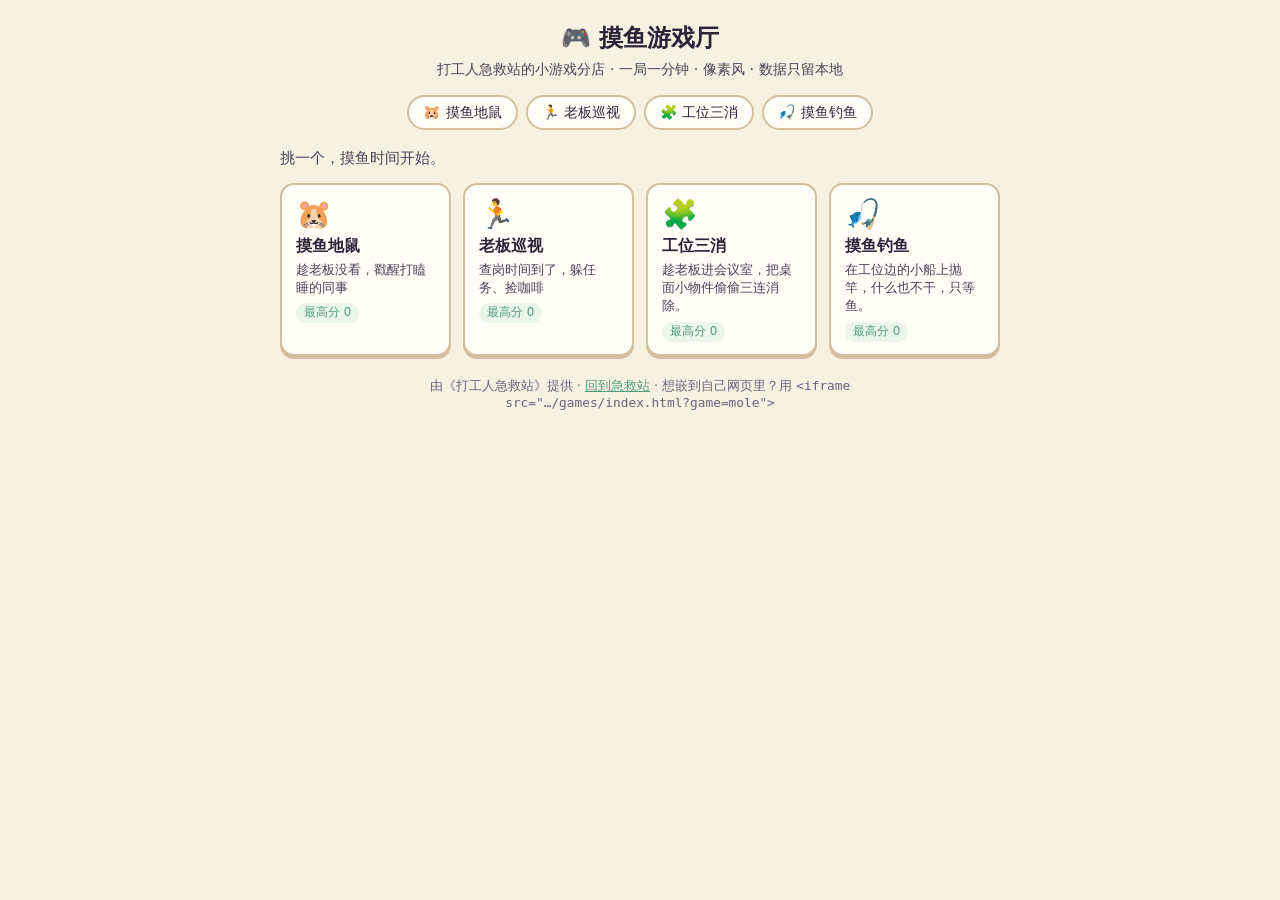
==== healing-station/games/index.html @ ab2fdb69 "feat: v1.4.1 摸鱼游戏厅（像素小游戏四款）+ 调研方案文档 + Pages 发布 games/" ====
<!DOCTYPE html>
<html lang="zh-CN">
<head>
<meta charset="utf-8">
<meta name="viewport" content="width=device-width, initial-scale=1, viewport-fit=cover">
<title>摸鱼游戏厅 · 打工人急救站</title>
<meta name="description" content="打工人急救站 · 摸鱼游戏厅：像素风网页小游戏，点击即玩，可嵌入任意网页。">
<link rel="stylesheet" href="games.css">
</head>
<body class="sg-body">

<header class="sg-head">
  <h1>🎮 摸鱼游戏厅</h1>
  <p>打工人急救站的小游戏分店 · 一局一分钟 · 像素风 · 数据只留本地</p>
  <nav class="sg-tabs" id="sgTabs" aria-label="小游戏选择"></nav>
</header>

<main class="sg-main" id="sgRoot"></main>

<footer class="sg-foot">
  由《打工人急救站》提供 ·
  <a href="../index.html">回到急救站</a> ·
  想嵌到自己网页里？用
  <code>&lt;iframe src="…/games/index.html?game=mole"&gt;</code>
</footer>

<script src="pixel.js"></script>
<script src="sprites.js"></script>
<script src="game-mole.js"></script>
<script src="game-dodge.js"></script>
<script src="game-match3.js"></script>
<script src="game-fish.js"></script>
<script src="hall.js"></script>
<script>
/* 独立嵌入页：?game=mole 直接开那一款，没有参数就显示大厅 */
(function () {
  'use strict';
  function pickGame() {
    var m = /[?&]game=([a-z0-9_-]+)/i.exec(window.location.search || '');
    return m ? m[1] : '';
  }
  function renderTabs(active) {
    var nav = document.getElementById('sgTabs');
    if (!nav) return;
    nav.innerHTML = '';
    var games = window.HS_GAMES.list();
    for (var i = 0; i < games.length; i++) {
      (function (def) {
        var b = document.createElement('button');
        b.type = 'button';
        b.className = 'sg-tab' + (def.id === active ? ' is-active' : '');
        b.textContent = (def.emoji || '🎮') + ' ' + (def.title || def.id);
        b.addEventListener('click', function () {
          window.location.search = '?game=' + def.id;
        });
        nav.appendChild(b);
      })(games[i]);
    }
  }
  var root = document.getElementById('sgRoot');
  var id = pickGame();
  var valid = id && window.HS_GAMES.get(id) ? id : '';
  renderTabs(valid);
  if (root && window.HS_HALL) {
    window.HS_HALL.mount(root, valid ? { game: valid } : {});
  }
})();
</script>
</body>
</html>
---- healing-station/games/games.css ----
/* ============================================================
 * 摸鱼游戏厅 · 样式（主应用与独立嵌入页共用）
 * ============================================================ */

/* hidden 属性优先：否则 .hall-play / .hall-over 的 display:flex 会把它顶出来 */
[hidden] { display: none !important; }

.hall {
  --cream: #f8f0e1;
  --ink: #2b2438;
  --ink-soft: #4a4258;
  --coral: #f0837a;
  --coral-dark: #c95f5f;
  --mint: #8fd3b2;
  --mint-dark: #4f9c7c;
  --butter: #f7d774;
  --lilac: #b9a6e3;
  --paper-2: #e9dcc4;
  --paper-3: #d3bf9e;
  --white: #fffdf7;
  font-size: 15px;
}

/* ---------- 大厅菜单 ---------- */
.hall-intro {
  margin: 0 0 14px;
  color: var(--ink-soft);
  font-size: 0.95rem;
}

.hall-grid {
  display: grid;
  grid-template-columns: repeat(auto-fill, minmax(150px, 1fr));
  gap: 12px;
}

.game-card {
  --accent: var(--coral);
  display: flex;
  flex-direction: column;
  align-items: flex-start;
  gap: 4px;
  padding: 14px 14px 12px;
  border: 2px solid var(--paper-3);
  border-radius: 14px;
  background: var(--white);
  box-shadow: 0 3px 0 var(--paper-3);
  color: var(--ink);
  text-align: left;
  cursor: pointer;
  font: inherit;
  transition: transform .12s ease, box-shadow .12s ease, border-color .12s ease;
}

.game-card:hover,
.game-card:focus-visible {
  transform: translateY(-2px);
  border-color: var(--accent);
  box-shadow: 0 5px 0 var(--accent);
}

.game-card:active {
  transform: translateY(1px);
  box-shadow: 0 1px 0 var(--accent);
}

.gc-emoji {
  font-size: 1.8rem;
  line-height: 1.1;
}

.gc-title {
  font-weight: 700;
  font-size: 1.02rem;
}

.gc-tag {
  color: var(--ink-soft);
  font-size: .82rem;
  line-height: 1.4;
}

.gc-best {
  margin-top: 2px;
  font-size: .74rem;
  color: var(--mint-dark);
  background: rgba(143, 211, 178, .18);
  border-radius: 999px;
  padding: 2px 8px;
}

/* ---------- 舞台 ---------- */
.hall-play {
  display: flex;
  flex-direction: column;
  gap: 12px;
}

.hall-top {
  display: flex;
  align-items: center;
  gap: 12px;
  flex-wrap: wrap;
}

.hall-name {
  font-weight: 700;
  font-size: 1.05rem;
  flex: 1;
  min-width: 120px;
}

.hall-score {
  display: flex;
  align-items: baseline;
  gap: 8px;
}

.hs-score {
  font-size: 1.35rem;
  font-weight: 800;
  color: var(--coral-dark);
  font-variant-numeric: tabular-nums;
}

.hs-best {
  color: var(--ink-soft);
  font-size: .78rem;
}

.hall-btn {
  border: 2px solid var(--paper-3);
  background: var(--white);
  color: var(--ink);
  border-radius: 999px;
  padding: 6px 14px;
  font: inherit;
  font-size: .88rem;
  cursor: pointer;
  box-shadow: 0 2px 0 var(--paper-3);
}

.hall-btn:hover,
.hall-btn:focus-visible {
  border-color: var(--coral);
  color: var(--coral-dark);
}

.hall-btn:active {
  transform: translateY(1px);
  box-shadow: none;
}

.hall-btn-main {
  background: var(--coral);
  border-color: var(--coral-dark);
  color: var(--white);
  box-shadow: 0 2px 0 var(--coral-dark);
}

.hall-btn-main:hover,
.hall-btn-main:focus-visible {
  color: var(--white);
}

.hall-canvas-wrap {
  display: flex;
  justify-content: center;
  padding: 14px;
  border-radius: 18px;
  background: linear-gradient(160deg, #fff8ec, #f3e6d2);
  border: 2px solid var(--paper-2);
}

.hall-canvas {
  display: block;
  image-rendering: pixelated;
  image-rendering: crisp-edges;
  touch-action: none;
  background: #2b2438;
  border-radius: 6px;
  border: 2px solid var(--ink);
  max-width: 100%;
  cursor: pointer;
}

.hall-howto {
  margin: 0;
  color: var(--ink-soft);
  font-size: .88rem;
  line-height: 1.6;
  background: rgba(185, 166, 227, .12);
  border-left: 3px solid var(--lilac);
  padding: 8px 12px;
  border-radius: 0 10px 10px 0;
}

.hall-actions {
  display: flex;
  gap: 10px;
  flex-wrap: wrap;
}

/* ---------- 结算 ---------- */
.hall-over {
  display: flex;
  flex-direction: column;
  align-items: flex-start;
  gap: 8px;
  padding: 14px 16px;
  border-radius: 16px;
  background: var(--white);
  border: 2px dashed var(--coral);
}

.hall-over-title {
  margin: 0;
  font-weight: 800;
  font-size: 1.05rem;
  color: var(--coral-dark);
}

.hall-over-text {
  margin: 0;
  color: var(--ink-soft);
  font-size: .9rem;
}

/* ---------- 独立嵌入页 ---------- */
.sg-body {
  margin: 0;
  padding: 22px 16px 40px;
  background: #f8f0e1;
  color: #2b2438;
  font-family: "PingFang SC", "Microsoft YaHei", system-ui, sans-serif;
}

.sg-head {
  max-width: 520px;
  margin: 0 auto 18px;
  text-align: center;
}

.sg-head h1 {
  margin: 0 0 6px;
  font-size: 1.5rem;
}

.sg-head p {
  margin: 0;
  color: #4a4258;
  font-size: .9rem;
}

.sg-tabs {
  display: flex;
  flex-wrap: wrap;
  gap: 8px;
  justify-content: center;
  margin: 16px 0 0;
}

.sg-tab {
  border: 2px solid #d3bf9e;
  background: #fffdf7;
  color: #2b2438;
  border-radius: 999px;
  padding: 6px 14px;
  font: inherit;
  font-size: .88rem;
  cursor: pointer;
}

.sg-tab.is-active {
  background: #f0837a;
  border-color: #c95f5f;
  color: #fffdf7;
}

.sg-main {
  max-width: 720px;
  margin: 0 auto;
}

.sg-foot {
  max-width: 520px;
  margin: 22px auto 0;
  text-align: center;
  color: #6b6280;
  font-size: .8rem;
}

.sg-foot a {
  color: #4f9c7c;
}

@media (max-width: 640px) {
  .hall-grid {
    grid-template-columns: repeat(auto-fill, minmax(130px, 1fr));
  }

  .hall-canvas-wrap {
    padding: 8px;
  }
}
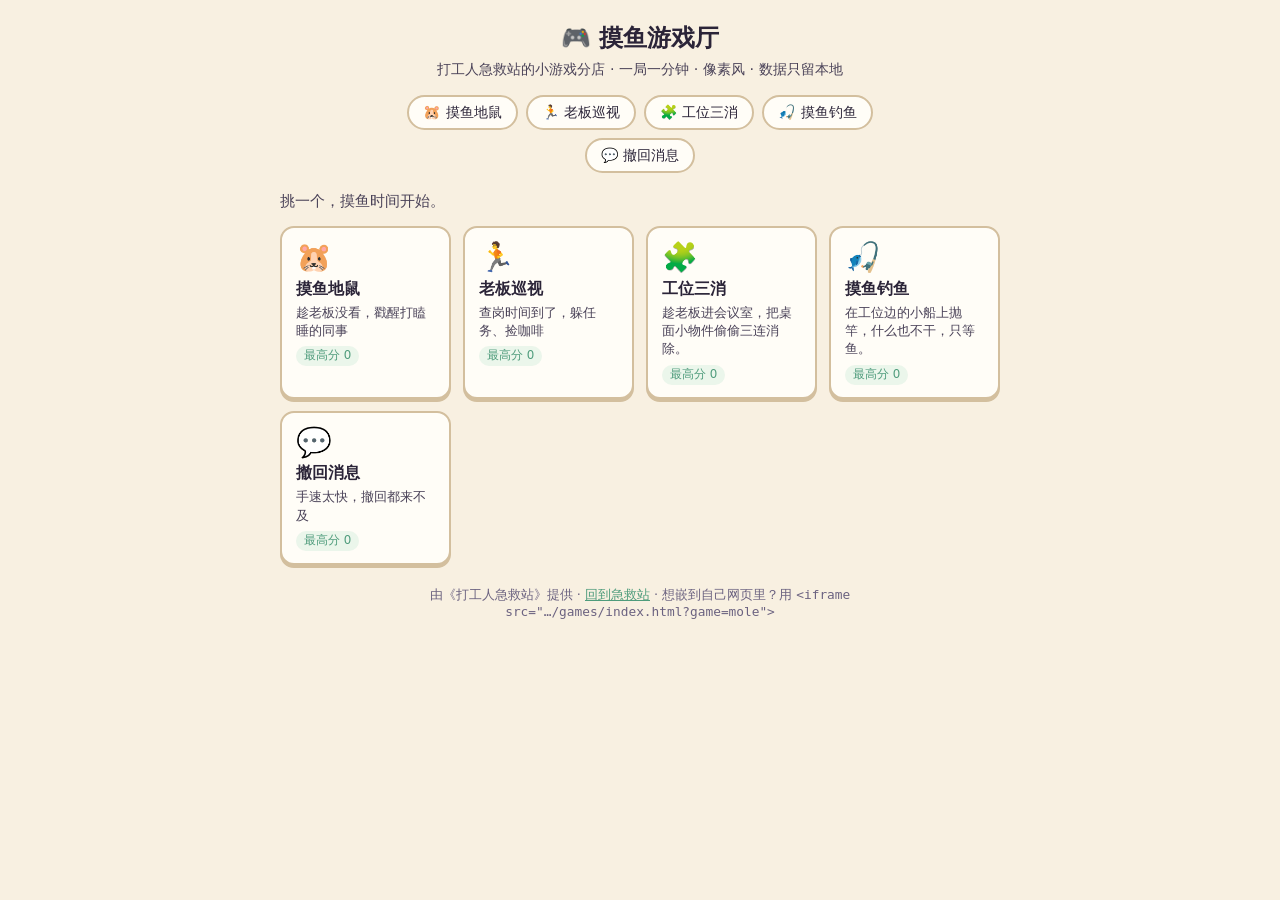
==== commit ad3ad886: "feat: v1.9.0 内容扩充第四轮 —— 生存故事扩容（主篇 60 节点/10 结局 + 第二短篇《被裁的那天》20 节点/4 结局）+ 每日彩蛋 12 条 + 第 5 款像素游戏《撤回消息》" ====
--- a/healing-station/games/index.html
+++ b/healing-station/games/index.html
@@ -30,6 +30,7 @@
 <script src="game-dodge.js"></script>
 <script src="game-match3.js"></script>
 <script src="game-fish.js"></script>
+<script src="game-recall.js"></script>
 <script src="hall.js"></script>
 <script>
 /* 独立嵌入页：?game=mole 直接开那一款，没有参数就显示大厅 */
--- a/healing-station/games/games.css
+++ b/healing-station/games/games.css
@@ -166,10 +166,11 @@
 .hall-canvas-wrap {
   display: flex;
   justify-content: center;
-  padding: 14px;
+  padding: 16px;
   border-radius: 18px;
   background: linear-gradient(160deg, #fff8ec, #f3e6d2);
   border: 2px solid var(--paper-2);
+  box-shadow: inset 0 0 0 1px rgba(43, 36, 56, .05), 0 6px 18px rgba(43, 36, 56, .08);
 }
 
 .hall-canvas {
@@ -179,9 +180,26 @@
   touch-action: none;
   background: #2b2438;
   border-radius: 6px;
-  border: 2px solid var(--ink);
+  border: 3px solid var(--ink);
+  box-shadow: 0 0 0 4px #fffdf7, 0 8px 18px rgba(43, 36, 56, .18);
   max-width: 100%;
   cursor: pointer;
+}
+
+/* 画布里画不了中文，提示显示在这一行 */
+.hall-msg {
+  margin: 0;
+  color: var(--ink);
+  font-size: .9rem;
+  line-height: 1.5;
+  background: rgba(247, 215, 116, .24);
+  border-left: 3px solid var(--butter);
+  padding: 7px 12px;
+  border-radius: 0 10px 10px 0;
+}
+
+.hall-msg:empty {
+  display: none;
 }
 
 .hall-howto {
